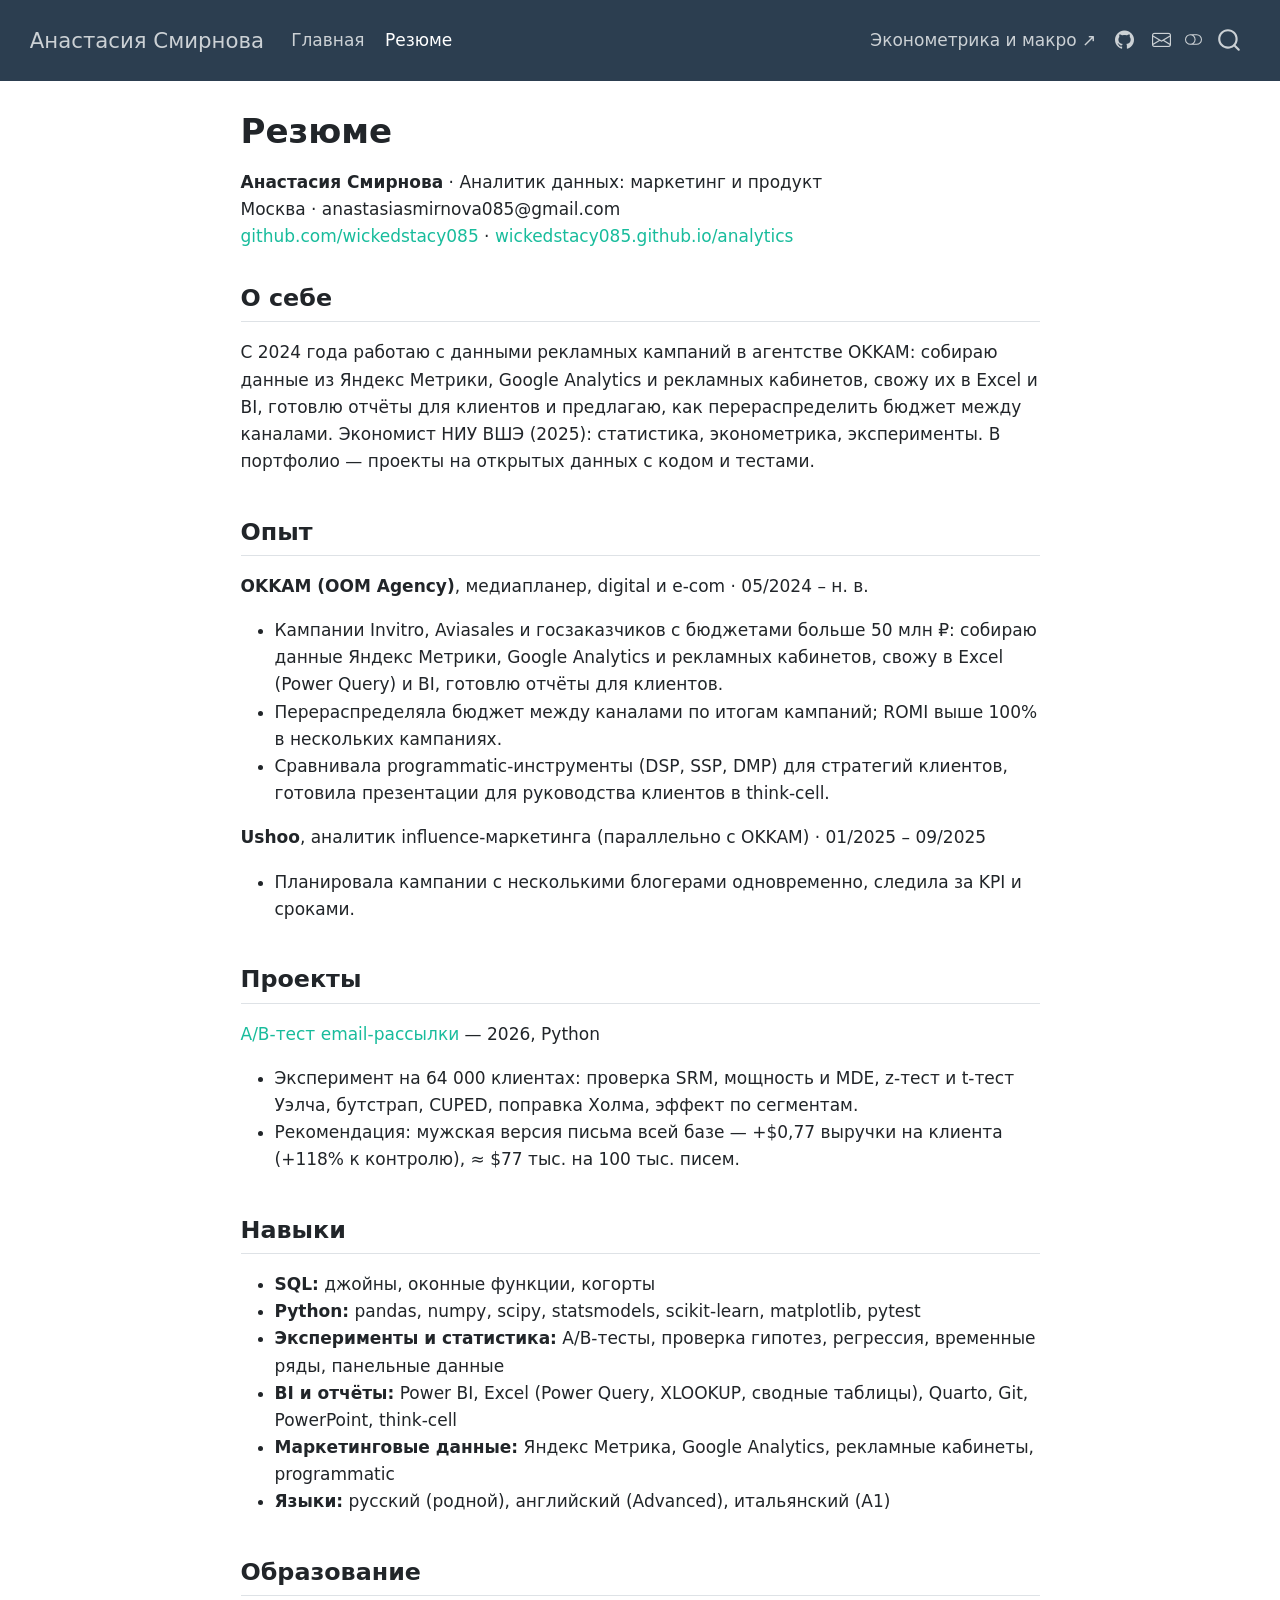
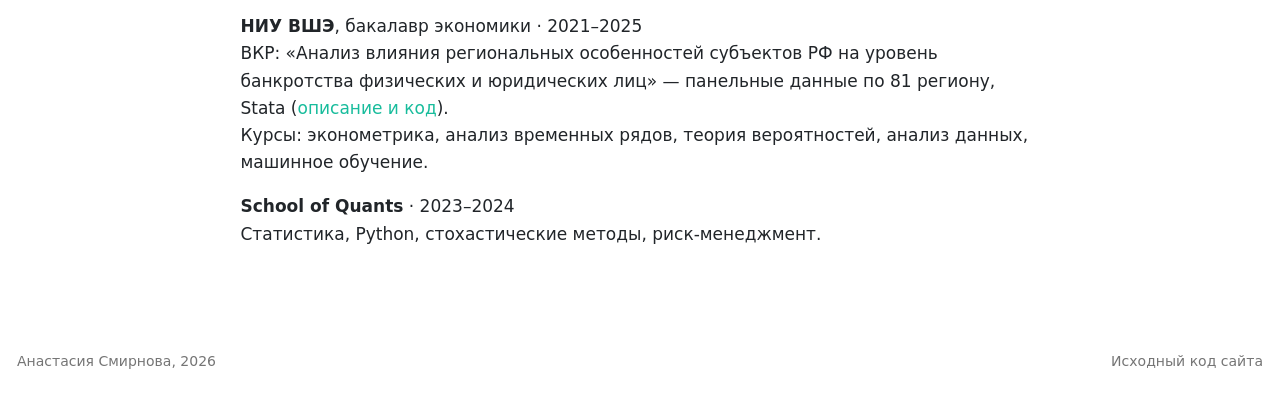
==== cv.html @ 2279bbde "Built site for gh-pages" ====
<!DOCTYPE html>
<html xmlns="http://www.w3.org/1999/xhtml" lang="ru" xml:lang="ru"><head>

<meta charset="utf-8">
<meta name="generator" content="quarto-1.11.9">

<meta name="viewport" content="width=device-width, initial-scale=1.0, user-scalable=yes">


<title>Резюме – Анастасия Смирнова</title>
<style>
/* Default styles provided by pandoc.
** See https://pandoc.org/MANUAL.html#variables-for-html for config info.
*/
span.smallcaps{font-variant: small-caps;}
div.columns{display: flex; gap: 1.5em;}
div.column{flex: auto;}
@media screen {
div.columns{gap: min(4vw, 1.5em);}
div.column{overflow-x: auto;}
}
div.hanging-indent{margin-left: 1.5em; text-indent: -1.5em;}
ul.task-list{list-style: none;}
ul.task-list li input[type="checkbox"] {
  width: 0.8em;
  margin: 0 0.8em 0.2em -1em; /* quarto-specific, see https://github.com/quarto-dev/quarto-cli/issues/4556 */ 
  vertical-align: middle;
}
</style>


<script src="site_libs/quarto-nav/quarto-nav.js"></script>
<script src="site_libs/quarto-nav/headroom.min.js"></script>
<script src="site_libs/clipboard/clipboard.min.js"></script>
<script src="site_libs/quarto-search/autocomplete.umd.js"></script>
<script src="site_libs/quarto-search/fuse.min.js"></script>
<script src="site_libs/quarto-search/quarto-search.js"></script>
<meta name="quarto:offset" content="./">
<script src="site_libs/quarto-html/quarto.js" type="module"></script>
<script src="site_libs/quarto-html/tabsets/tabsets.js" type="module"></script>
<script src="site_libs/quarto-html/scrollable-regions/scrollable-regions.js" type="module"></script>
<script src="site_libs/quarto-html/popper.min.js"></script>
<script src="site_libs/quarto-html/tippy.umd.min.js"></script>
<script src="site_libs/quarto-html/anchor.min.js"></script>
<link href="site_libs/quarto-html/tippy.css" rel="stylesheet">
<link href="site_libs/quarto-html/quarto-syntax-highlighting-63b5708e65d6cd79cd7618c58d0c21e7.css" rel="stylesheet" class="quarto-color-scheme" id="quarto-text-highlighting-styles">
<link href="site_libs/quarto-html/quarto-syntax-highlighting-dark-447e42e69aaa9833c0ba1b986f430b20.css" rel="stylesheet" class="quarto-color-scheme quarto-color-alternate" id="quarto-text-highlighting-styles">
<link href="site_libs/quarto-html/quarto-syntax-highlighting-63b5708e65d6cd79cd7618c58d0c21e7.css" rel="stylesheet" class="quarto-color-scheme-extra" id="quarto-text-highlighting-styles">
<script src="site_libs/bootstrap/bootstrap.min.js"></script>
<link href="site_libs/bootstrap/bootstrap-icons.css" rel="stylesheet">
<link href="site_libs/bootstrap/bootstrap-16fb2afdab2c977a88d0d4b7b8294ec5.min.css" rel="stylesheet" append-hash="true" class="quarto-color-scheme" id="quarto-bootstrap" data-mode="light">
<link href="site_libs/bootstrap/bootstrap-dark-0849af376b108c23856351c3808229f8.min.css" rel="stylesheet" append-hash="true" class="quarto-color-scheme quarto-color-alternate" id="quarto-bootstrap" data-mode="dark">
<link href="site_libs/bootstrap/bootstrap-16fb2afdab2c977a88d0d4b7b8294ec5.min.css" rel="stylesheet" append-hash="true" class="quarto-color-scheme-extra" id="quarto-bootstrap" data-mode="light">
<script id="quarto-search-options" type="application/json">{
  "location": "navbar",
  "copy-button": false,
  "collapse-after": 3,
  "panel-placement": "end",
  "type": "overlay",
  "limit": 50,
  "keyboard-shortcut": [
    "f",
    "/",
    "s"
  ],
  "show-item-context": false,
  "language": {
    "search-no-results-text": "Поиск не дал результатов",
    "search-matching-documents-text": "Результаты поиска",
    "search-copy-link-title": "Скопировать ссылку",
    "search-hide-matches-text": "Скрыть дополнительные результаты",
    "search-more-match-text": "дополнительный результат в этом документе",
    "search-more-matches-text": "дополнительных результата(-ов) в этом документе",
    "search-clear-button-title": "Очистить",
    "search-text-placeholder": "",
    "search-detached-cancel-button-title": "Отменить",
    "search-submit-button-title": "Найти",
    "search-label": "Поиск"
  }
}</script>


<meta property="og:title" content="Резюме – Анастасия Смирнова">
<meta property="og:description" content="Аналитик данных: маркетинг и продукт — SQL, Python, A/B-тесты, Power BI">
<meta property="og:site_name" content="Анастасия Смирнова">
</head>

<body class="nav-fixed fullcontent quarto-light"><a id="quarto-skip-link" class="visually-hidden-focusable" href="#quarto-document-content">Skip to main content</a><script id="quarto-html-before-body" type="application/javascript">
    const toggleBodyColorMode = (bsSheetEl) => {
      const mode = bsSheetEl.getAttribute("data-mode");
      const bodyEl = window.document.querySelector("body");
      if (mode === "dark") {
        bodyEl.classList.add("quarto-dark");
        bodyEl.classList.remove("quarto-light");
      } else {
        bodyEl.classList.add("quarto-light");
        bodyEl.classList.remove("quarto-dark");
      }
    }
    const toggleBodyColorPrimary = () => {
      const bsSheetEl = window.document.querySelector("link#quarto-bootstrap:not([rel=disabled-stylesheet])");
      if (bsSheetEl) {
        toggleBodyColorMode(bsSheetEl);
      }
    }
    const setColorSchemeToggle = (alternate) => {
      const toggles = window.document.querySelectorAll('.quarto-color-scheme-toggle');
      for (let i=0; i < toggles.length; i++) {
        const toggle = toggles[i];
        if (toggle) {
          toggle.setAttribute("aria-checked", alternate ? "true" : "false");
          if (alternate) {
            toggle.classList.add("alternate");
          } else {
            toggle.classList.remove("alternate");
          }
        }
      }
    };
    const toggleColorMode = (alternate) => {
      // Switch the stylesheets
      const primaryStylesheets = window.document.querySelectorAll('link.quarto-color-scheme:not(.quarto-color-alternate)');
      const alternateStylesheets = window.document.querySelectorAll('link.quarto-color-scheme.quarto-color-alternate');
      manageTransitions('#quarto-margin-sidebar .nav-link', false);
      if (alternate) {
        // note: dark is layered on light, we don't disable primary!
        enableStylesheet(alternateStylesheets);
        for (const sheetNode of alternateStylesheets) {
          if (sheetNode.id === "quarto-bootstrap") {
            toggleBodyColorMode(sheetNode);
          }
        }
      } else {
        disableStylesheet(alternateStylesheets);
        enableStylesheet(primaryStylesheets)
        toggleBodyColorPrimary();
      }
      manageTransitions('#quarto-margin-sidebar .nav-link', true);
      // Switch the toggles
      setColorSchemeToggle(alternate)
    }
    // Hack to workaround the fact that safari doesn't
    // properly recolor the scrollbar when toggling (#1455).
    // Not run on load: stylesheets are set before first paint there, and
    // scrolling would undo the scroll to a URL fragment (#14973).
    // The one pixel nudge keeps the reader where they were.
    const refreshSafariScrollbar = () => {
      if (navigator.userAgent.indexOf('Safari') > 0 && navigator.userAgent.indexOf('Chrome') == -1) {
        manageTransitions("body", false);
        const scrollY = window.scrollY;
        window.scrollTo(0, scrollY > 0 ? scrollY - 1 : 1);
        setTimeout(() => {
          window.scrollTo(0, scrollY);
          manageTransitions("body", true);
        }, 40);
      }
    }
    const disableStylesheet = (stylesheets) => {
      for (let i=0; i < stylesheets.length; i++) {
        const stylesheet = stylesheets[i];
        stylesheet.rel = 'disabled-stylesheet';
      }
    }
    const enableStylesheet = (stylesheets) => {
      for (let i=0; i < stylesheets.length; i++) {
        const stylesheet = stylesheets[i];
        if(stylesheet.rel !== 'stylesheet') { // for Chrome, which will still FOUC without this check
          stylesheet.rel = 'stylesheet';
        }
      }
    }
    const manageTransitions = (selector, allowTransitions) => {
      const els = window.document.querySelectorAll(selector);
      for (let i=0; i < els.length; i++) {
        const el = els[i];
        if (allowTransitions) {
          el.classList.remove('notransition');
        } else {
          el.classList.add('notransition');
        }
      }
    }
    const isFileUrl = () => {
      return window.location.protocol === 'file:';
    }
    const hasAlternateSentinel = () => {
      let styleSentinel = getColorSchemeSentinel();
      if (styleSentinel !== null) {
        return styleSentinel === "alternate";
      } else {
        return false;
      }
    }
    const setStyleSentinel = (alternate) => {
      const value = alternate ? "alternate" : "default";
      if (!isFileUrl()) {
        window.localStorage.setItem("quarto-color-scheme", value);
      } else {
        localAlternateSentinel = value;
      }
    }
    const getColorSchemeSentinel = () => {
      if (!isFileUrl()) {
        const storageValue = window.localStorage.getItem("quarto-color-scheme");
        return storageValue != null ? storageValue : localAlternateSentinel;
      } else {
        return localAlternateSentinel;
      }
    }
    const toggleGiscusIfUsed = (isAlternate, darkModeDefault) => {
      const baseTheme = document.querySelector('#giscus-base-theme')?.value ?? 'light';
      const alternateTheme = document.querySelector('#giscus-alt-theme')?.value ?? 'dark';
      let newTheme = '';
      if(authorPrefersDark) {
        newTheme = isAlternate ? baseTheme : alternateTheme;
      } else {
        newTheme = isAlternate ? alternateTheme : baseTheme;
      }
      const changeGiscusTheme = () => {
        // From: https://github.com/giscus/giscus/issues/336
        const sendMessage = (message) => {
          const iframe = document.querySelector('iframe.giscus-frame');
          if (!iframe) return;
          iframe.contentWindow.postMessage({ giscus: message }, 'https://giscus.app');
        }
        sendMessage({
          setConfig: {
            theme: newTheme
          }
        });
      }
      const isGiscussLoaded = window.document.querySelector('iframe.giscus-frame') !== null;
      if (isGiscussLoaded) {
        changeGiscusTheme();
      }
    };
    const authorPrefersDark = false;
    const darkModeDefault = authorPrefersDark;
      document.querySelector('link#quarto-text-highlighting-styles.quarto-color-scheme-extra').rel = 'disabled-stylesheet';
      document.querySelector('link#quarto-bootstrap.quarto-color-scheme-extra').rel = 'disabled-stylesheet';
    let localAlternateSentinel = darkModeDefault ? 'alternate' : 'default';
    // Dark / light mode switch
    window.quartoToggleColorScheme = () => {
      // Read the current dark / light value
      let toAlternate = !hasAlternateSentinel();
      toggleColorMode(toAlternate);
      refreshSafariScrollbar();
      setStyleSentinel(toAlternate);
      toggleGiscusIfUsed(toAlternate, darkModeDefault);
      window.dispatchEvent(new Event('resize'));
    };
    // Switch to dark mode if need be
    if (hasAlternateSentinel()) {
      toggleColorMode(true);
    } else {
      toggleColorMode(false);
    }
  </script>

<div id="quarto-search-results"></div>
  <header id="quarto-header" class="headroom fixed-top">
    <nav class="navbar navbar-expand-lg " data-bs-theme="dark" aria-label="Сайт">
      <div class="navbar-container container-fluid">
      <div class="navbar-brand-container mx-auto">
    <a class="navbar-brand" href="./index.html">
    <span class="navbar-title">Анастасия Смирнова</span>
    </a>
  </div>
          <button class="navbar-toggler" type="button" data-bs-toggle="collapse" data-bs-target="#navbarCollapse" aria-controls="navbarCollapse" aria-expanded="false" aria-label="Переключить навигацию" onclick="if (window.quartoToggleHeadroom) { window.quartoToggleHeadroom(); }">
  <span class="navbar-toggler-icon"></span>
</button>
          <div class="collapse navbar-collapse" id="navbarCollapse">
            <ul class="navbar-nav navbar-nav-scroll me-auto">
  <li class="nav-item">
    <a class="nav-link" href="./index.html"> 
<span class="menu-text">Главная</span></a>
  </li>  
  <li class="nav-item">
    <a class="nav-link active" href="./cv.html" aria-current="page"> 
<span class="menu-text">Резюме</span></a>
  </li>  
</ul>
            <ul class="navbar-nav navbar-nav-scroll ms-auto">
  <li class="nav-item">
    <a class="nav-link" href="https://wickedstacy085.github.io/"> 
<span class="menu-text">Эконометрика и макро ↗</span></a>
  </li>  
  <li class="nav-item compact">
    <a class="nav-link" href="https://github.com/wickedstacy085"> <i class="bi bi-github" role="img" aria-label="GitHub">
</i> 
<span class="menu-text"></span></a>
  </li>  
  <li class="nav-item compact">
    <a class="nav-link" href="mailto:anastasiasmirnova085@gmail.com"> <i class="bi bi-envelope" role="img" aria-label="Email">
</i> 
<span class="menu-text"></span></a>
  </li>  
</ul>
          </div> <!-- /navcollapse -->
            <div class="quarto-navbar-tools">
  <button type="button" role="switch" aria-checked="false" class="quarto-color-scheme-toggle quarto-navigation-tool  px-1" onclick="window.quartoToggleColorScheme(); return false;" title="Переключить темный режим" aria-label="Переключить темный режим"><i class="bi"></i></button>
</div>
            <div id="quarto-search" class="" title="Поиск"></div>
      </div> <!-- /container-fluid -->
    </nav>
</header>
<!-- content -->
<div id="quarto-content" class="quarto-container page-columns page-rows-contents page-layout-article page-navbar">
<!-- sidebar -->
<!-- margin-sidebar -->
    
<!-- main -->
<main class="content" id="quarto-document-content" tabindex="-1">


<header id="title-block-header" class="quarto-title-block default">
<div class="quarto-title">
<h1 class="title">Резюме</h1>
</div>



<div class="quarto-title-meta">

    
  
    
  </div>
  


</header>


<p><strong>Анастасия Смирнова</strong> · Аналитик данных: маркетинг и продукт<br>
Москва · anastasiasmirnova085@gmail.com<br>
<a href="https://github.com/wickedstacy085">github.com/wickedstacy085</a> · <a href="https://wickedstacy085.github.io/analytics">wickedstacy085.github.io/analytics</a></p>
<section id="о-себе" class="level2">
<h2 class="anchored" data-anchor-id="о-себе">О себе</h2>
<p>С 2024 года работаю с данными рекламных кампаний в агентстве OKKAM: собираю данные из Яндекс Метрики, Google Analytics и рекламных кабинетов, свожу их в Excel и BI, готовлю отчёты для клиентов и предлагаю, как перераспределить бюджет между каналами. Экономист НИУ ВШЭ (2025): статистика, эконометрика, эксперименты. В портфолио — проекты на открытых данных с кодом и тестами.</p>
</section>
<section id="опыт" class="level2">
<h2 class="anchored" data-anchor-id="опыт">Опыт</h2>
<p><strong>OKKAM (OOM Agency)</strong>, медиапланер, digital и e-com · 05/2024 – н. в.</p>
<ul>
<li>Кампании Invitro, Aviasales и госзаказчиков с бюджетами больше 50 млн ₽: собираю данные Яндекс Метрики, Google Analytics и рекламных кабинетов, свожу в Excel (Power Query) и BI, готовлю отчёты для клиентов.</li>
<li>Перераспределяла бюджет между каналами по итогам кампаний; ROMI выше 100% в нескольких кампаниях.</li>
<li>Сравнивала programmatic-инструменты (DSP, SSP, DMP) для стратегий клиентов, готовила презентации для руководства клиентов в think-cell.</li>
</ul>
<p><strong>Ushoo</strong>, аналитик influence-маркетинга (параллельно с OKKAM) · 01/2025 – 09/2025</p>
<ul>
<li>Планировала кампании с несколькими блогерами одновременно, следила за KPI и сроками.</li>
</ul>
</section>
<section id="проекты" class="level2">
<h2 class="anchored" data-anchor-id="проекты">Проекты</h2>
<p><strong><a href="https://wickedstacy085.github.io/ab-test-email/">A/B-тест email-рассылки</a></strong> — 2026, Python</p>
<ul>
<li>Эксперимент на 64 000 клиентах: проверка SRM, мощность и MDE, z-тест и t-тест Уэлча, бутстрап, CUPED, поправка Холма, эффект по сегментам.</li>
<li>Рекомендация: мужская версия письма всей базе — +$0,77 выручки на клиента (+118% к контролю), ≈ $77 тыс. на 100 тыс. писем.</li>
</ul>
</section>
<section id="навыки" class="level2">
<h2 class="anchored" data-anchor-id="навыки">Навыки</h2>
<ul>
<li><strong>SQL:</strong> джойны, оконные функции, когорты</li>
<li><strong>Python:</strong> pandas, numpy, scipy, statsmodels, scikit-learn, matplotlib, pytest</li>
<li><strong>Эксперименты и статистика:</strong> A/B-тесты, проверка гипотез, регрессия, временные ряды, панельные данные</li>
<li><strong>BI и отчёты:</strong> Power BI, Excel (Power Query, XLOOKUP, сводные таблицы), Quarto, Git, PowerPoint, think-cell</li>
<li><strong>Маркетинговые данные:</strong> Яндекс Метрика, Google Analytics, рекламные кабинеты, programmatic</li>
<li><strong>Языки:</strong> русский (родной), английский (Advanced), итальянский (A1)</li>
</ul>
</section>
<section id="образование" class="level2">
<h2 class="anchored" data-anchor-id="образование">Образование</h2>
<p><strong>НИУ ВШЭ</strong>, бакалавр экономики · 2021–2025<br>
ВКР: «Анализ влияния региональных особенностей субъектов РФ на уровень банкротства физических и юридических лиц» — панельные данные по 81 региону, Stata (<a href="https://wickedstacy085.github.io/projects/thesis-bankruptcy/">описание и код</a>).<br>
Курсы: эконометрика, анализ временных рядов, теория вероятностей, анализ данных, машинное обучение.</p>
<p><strong>School of Quants</strong> · 2023–2024<br>
Статистика, Python, стохастические методы, риск-менеджмент.</p>


</section>

</main> <!-- /main -->
<script id="quarto-html-after-body" type="application/javascript">
  window.document.addEventListener("DOMContentLoaded", function (event) {
    // Ensure there is a toggle, if there isn't float one in the top right
    if (window.document.querySelector('.quarto-color-scheme-toggle') === null) {
      const toggle = window.document.createElement('button');
      toggle.type = "button";
      toggle.setAttribute("role", "switch");
      toggle.setAttribute("aria-checked", "false");
      toggle.classList.add('top-right');
      toggle.classList.add('quarto-color-scheme-toggle');
      toggle.setAttribute("aria-label", "Переключить темный режим");
      toggle.onclick = function() { try { window.quartoToggleColorScheme(); } catch {} return false; };
      const i = window.document.createElement("i");
      i.classList.add('bi');
      toggle.appendChild(i);
      // Put the toggle in a landmark of its own, so that landmark navigation
      // can reach it.
      //
      // The container is always a fresh direct child of body, and the toggle is
      // never moved into page furniture that the theme or the author controls.
      // The toggle is positioned against the page, so any ancestor that
      // establishes a containing block captures it: a positioned element or a
      // grid for position: absolute, and transform, filter, will-change or
      // contain for position: fixed. A direct child of body has none of these
      // to inherit, and the shift when one appears is silent and visual.
      //
      // ARIA says a document should have at most one banner, and axe reports a
      // duplicate whether or not the banners carry distinct labels. So use a
      // header when the page has no banner yet, and a named region otherwise.
      //
      // A header is a banner wherever it sits, unless it is inside sectioning
      // content, so this cannot just look at the children of body: a custom
      // page layout wraps the title block header in a plain div. An explicit
      // role="banner" always counts.
      const sectioning = 'article, aside, main, nav, section, [role="article"], [role="complementary"], [role="main"], [role="navigation"], [role="region"]';
      const hasBanner = Array.from(
        window.document.querySelectorAll('header:not([role]), [role="banner"]')
      ).some(function(el) {
        return el.hasAttribute("role") || el.closest(sectioning) === null;
      });
      const container = window.document.createElement(hasBanner ? "div" : "header");
      if (hasBanner) {
        container.setAttribute("role", "region");
        container.setAttribute("aria-label", "Переключить темный режим");
      }
      container.classList.add('quarto-color-scheme-toggle-container');
      container.appendChild(toggle);
      window.document.body.appendChild(container);
    }
    setColorSchemeToggle(hasAlternateSentinel())
    const icon = "";
    const anchorJS = new window.AnchorJS();
    anchorJS.options = {
      placement: 'right',
      icon: icon
    };
    anchorJS.add('.anchored');
    const isCodeAnnotation = (el) => {
      for (const clz of el.classList) {
        if (clz.startsWith('code-annotation-')) {                     
          return true;
        }
      }
      return false;
    }
    const onCopySuccess = function(e) {
      // button target
      const button = e.trigger;
      // don't keep focus
      button.blur();
      // flash "checked"
      button.classList.add('code-copy-button-checked');
      var currentTitle = button.getAttribute("title");
      button.setAttribute("title", "Скопировано");
      let tooltip;
      if (window.bootstrap) {
        button.setAttribute("data-bs-toggle", "tooltip");
        button.setAttribute("data-bs-placement", "left");
        button.setAttribute("data-bs-title", "Скопировано");
        tooltip = new bootstrap.Tooltip(button, 
          { trigger: "manual", 
            customClass: "code-copy-button-tooltip",
            offset: [0, -8]});
        tooltip.show();    
      }
      setTimeout(function() {
        if (tooltip) {
          tooltip.hide();
          button.removeAttribute("data-bs-title");
          button.removeAttribute("data-bs-toggle");
          button.removeAttribute("data-bs-placement");
        }
        button.setAttribute("title", currentTitle);
        button.classList.remove('code-copy-button-checked');
      }, 1000);
      // clear code selection
      e.clearSelection();
    }
    const getTextToCopy = function(trigger) {
      const outerScaffold = trigger.parentElement.cloneNode(true);
      const codeEl = outerScaffold.querySelector('code');
      for (const childEl of codeEl.children) {
        if (isCodeAnnotation(childEl)) {
          childEl.remove();
        }
      }
      return codeEl.innerText;
    }
    const clipboard = new window.ClipboardJS('.code-copy-button:not([data-in-quarto-modal])', {
      text: getTextToCopy
    });
    clipboard.on('success', onCopySuccess);
    if (window.document.getElementById('quarto-embedded-source-code-modal')) {
      const clipboardModal = new window.ClipboardJS('.code-copy-button[data-in-quarto-modal]', {
        text: getTextToCopy,
        container: window.document.getElementById('quarto-embedded-source-code-modal')
      });
      clipboardModal.on('success', onCopySuccess);
    }
      var localhostRegex = new RegExp(/^(?:http|https):\/\/localhost\:?[0-9]*\//);
      var mailtoRegex = new RegExp(/^mailto:/);
        var filterRegex = new RegExp("https:\/\/wickedstacy085\.github\.io\/analytics");
      var isInternal = (href) => {
          return filterRegex.test(href) || localhostRegex.test(href) || mailtoRegex.test(href);
      }
      // Inspect non-navigation links and adorn them if external
      window.quartoDecorateExternalLinks = function (root) {
     var links = (root || window.document).querySelectorAll('a[href]:not(.nav-link):not(.navbar-brand):not(.toc-action):not(.sidebar-link):not(.sidebar-item-toggle):not(.pagination-link):not(.no-external):not([aria-hidden]):not(.dropdown-item):not(.quarto-navigation-tool):not(.about-link)');
      for (var i=0; i<links.length; i++) {
        const link = links[i];
        if (!isInternal(link.href)) {
          // undo the damage that might have been done by quarto-nav.js in the case of
          // links that we want to consider external
          if (link.dataset.originalHref !== undefined) {
            link.href = link.dataset.originalHref;
          }
          if (!link.classList.contains('no-external-icon')) {
          }
        }
      }
      };
      window.quartoDecorateExternalLinks(window.document);
    // Esc closes the popup (WCAG 1.4.13) and focus leaving both trigger and
    // popup closes it (WCAG 2.4.11); tippy handles neither for interactive popups.
    const hideOnEscAndFocusOut = {
      name: 'hideOnEscAndFocusOut',
      defaultValue: true,
      fn(instance) {
        const dismiss = () => {
          // A show scheduled by the trigger delay would otherwise reopen it
          instance.clearDelayTimeouts();
          instance.hide();
        };
        const onKeyDown = (event) => {
          if (event.key !== 'Escape') {
            return;
          }
          // Keep Esc from also reaching page handlers (e.g. reveal.js overview),
          // except an open reveal.js slide menu, which Esc should close too.
          // The menu handles keys only when its keyboard option is on.
          const menuHandlesEsc = window.Reveal?.getPlugin?.('menu')?.isOpen() &&
            window.Reveal.getConfig().menu?.keyboard !== false;
          if (!menuHandlesEsc) {
            event.stopPropagation();
          }
          if (instance.popper.contains(window.document.activeElement)) {
            // Disabled while refocusing so the focus trigger does not reopen it
            instance.disable();
            instance.reference.focus();
            instance.enable();
          }
          dismiss();
        };
        const onFocusOut = (event) => {
          const target = event.relatedTarget;
          if (target && !instance.reference.contains(target) &&
              !instance.popper.contains(target)) {
            dismiss();
          }
        };
        // On the trigger too: a click trigger (code-annotations: select) has no
        // blur handling. Attached for the instance's lifetime so leaving the
        // trigger also cancels a show still pending on the trigger delay.
        instance.reference.addEventListener('focusout', onFocusOut);
        return {
          onShow() {
            window.document.addEventListener('keydown', onKeyDown, true);
            instance.popper.addEventListener('focusout', onFocusOut);
          },
          onHide() {
            window.document.removeEventListener('keydown', onKeyDown, true);
            instance.popper.removeEventListener('focusout', onFocusOut);
          },
          onDestroy() {
            instance.reference.removeEventListener('focusout', onFocusOut);
          },
        };
      },
    };
    function tippyHover(el, contentFn, onTriggerFn, onUntriggerFn) {
      const config = {
        allowHTML: true,
        maxWidth: 500,
        delay: 100,
        arrow: false,
        appendTo: function(el) {
            return el.parentElement;
        },
        interactive: true,
        interactiveBorder: 10,
        theme: 'quarto',
        placement: 'bottom-start',
        plugins: [hideOnEscAndFocusOut],
      };
      if (contentFn) {
        config.content = contentFn;
      }
      if (onTriggerFn) {
        config.onTrigger = onTriggerFn;
      }
      if (onUntriggerFn) {
        config.onUntrigger = onUntriggerFn;
      }
      window.tippy(el, config); 
    }
    const noterefs = window.document.querySelectorAll('a[role="doc-noteref"]');
    for (var i=0; i<noterefs.length; i++) {
      const ref = noterefs[i];
      tippyHover(ref, function() {
        // use id or data attribute instead here
        let href = ref.getAttribute('data-footnote-href') || ref.getAttribute('href');
        try { href = new URL(href).hash; } catch {}
        const id = href.replace(/^#\/?/, "");
        const note = window.document.getElementById(id);
        if (note) {
          return note.innerHTML;
        } else {
          return "";
        }
      });
    }
    const xrefs = window.document.querySelectorAll('a.quarto-xref');
    const processXRef = (id, note) => {
      // Strip column container classes
      const stripColumnClz = (el) => {
        el.classList.remove("page-full", "page-columns");
        if (el.children) {
          for (const child of el.children) {
            stripColumnClz(child);
          }
        }
      }
      stripColumnClz(note)
      if (id === null || id.startsWith('sec-')) {
        // Special case sections, only their first couple elements
        const container = document.createElement("div");
        if (note.children && note.children.length > 2) {
          container.appendChild(note.children[0].cloneNode(true));
          for (let i = 1; i < note.children.length; i++) {
            const child = note.children[i];
            if (child.tagName === "P" && child.innerText === "") {
              continue;
            } else {
              container.appendChild(child.cloneNode(true));
              break;
            }
          }
          if (window.Quarto?.typesetMath) {
            window.Quarto.typesetMath(container);
          }
          return container.innerHTML
        } else {
          if (window.Quarto?.typesetMath) {
            window.Quarto.typesetMath(note);
          }
          return note.innerHTML;
        }
      } else {
        // Remove any anchor links if they are present
        const anchorLink = note.querySelector('a.anchorjs-link');
        if (anchorLink) {
          anchorLink.remove();
        }
        if (window.Quarto?.typesetMath) {
          window.Quarto.typesetMath(note);
        }
        if (note.classList.contains("callout")) {
          return note.outerHTML;
        } else {
          return note.innerHTML;
        }
      }
    }
    for (var i=0; i<xrefs.length; i++) {
      const xref = xrefs[i];
      tippyHover(xref, undefined, function(instance) {
        instance.disable();
        let url = xref.getAttribute('href');
        let hash = undefined; 
        if (url.startsWith('#')) {
          hash = url;
        } else {
          try { hash = new URL(url).hash; } catch {}
        }
        if (hash) {
          const id = hash.replace(/^#\/?/, "");
          const note = window.document.getElementById(id);
          if (note !== null) {
            try {
              const html = processXRef(id, note.cloneNode(true));
              instance.setContent(html);
            } finally {
              instance.enable();
              instance.show();
            }
          } else {
            // See if we can fetch this
            fetch(url.split('#')[0])
            .then(res => res.text())
            .then(html => {
              const parser = new DOMParser();
              const htmlDoc = parser.parseFromString(html, "text/html");
              const note = htmlDoc.getElementById(id);
              if (note !== null) {
                const html = processXRef(id, note);
                instance.setContent(html);
              } 
            }).finally(() => {
              instance.enable();
              instance.show();
            });
          }
        } else {
          // See if we can fetch a full url (with no hash to target)
          // This is a special case and we should probably do some content thinning / targeting
          fetch(url)
          .then(res => res.text())
          .then(html => {
            const parser = new DOMParser();
            const htmlDoc = parser.parseFromString(html, "text/html");
            const note = htmlDoc.querySelector('main.content');
            if (note !== null) {
              // This should only happen for chapter cross references
              // (since there is no id in the URL)
              // remove the first header
              if (note.children.length > 0 && note.children[0].tagName === "HEADER") {
                note.children[0].remove();
              }
              const html = processXRef(null, note);
              instance.setContent(html);
            } 
          }).finally(() => {
            instance.enable();
            instance.show();
          });
        }
      }, function(instance) {
      });
    }
        let selectedAnnoteEl;
        const selectorForAnnotation = ( cell, annotation) => {
          let cellAttr = 'data-code-cell="' + cell + '"';
          let lineAttr = 'data-code-annotation="' +  annotation + '"';
          const selector = 'span[' + cellAttr + '][' + lineAttr + ']';
          return selector;
        }
        const selectCodeLines = (annoteEl) => {
          const doc = window.document;
          const targetCell = annoteEl.getAttribute("data-target-cell");
          const targetAnnotation = annoteEl.getAttribute("data-target-annotation");
          const annoteSpan = window.document.querySelector(selectorForAnnotation(targetCell, targetAnnotation));
          const lines = annoteSpan.getAttribute("data-code-lines").split(",");
          const lineIds = lines.map((line) => {
            return targetCell + "-" + line;
          })
          // Each band is positioned against its own containing block, which is
          // not the offsetParent of the lines, so place it from client rects.
          const placeBand = (band, firstEl, lastEl, codeBlock) => {
            const container = band.offsetParent;
            if (container === null) {
              return;
            }
            const containerRect = container.getBoundingClientRect();
            // Reveal.js scales slides with a transform, so convert client
            // pixels back to the CSS pixels of the container.
            const scale = containerRect.height / container.offsetHeight || 1;
            const firstRect = firstEl.getBoundingClientRect();
            const lastRect = lastEl.getBoundingClientRect();
            const top = (firstRect.top - containerRect.top) / scale - container.clientTop + container.scrollTop;
            const height = (lastRect.bottom - firstRect.top) / scale;
            band.style.top = top - 2 + "px";
            band.style.height = height + 4 + "px";
            if (codeBlock) {
              // Without the copy button wrapper, the containing block is wider
              // than the code block, so span the code block explicitly.
              const blockRect = codeBlock.getBoundingClientRect();
              band.style.left = (blockRect.left - containerRect.left) / scale - container.clientLeft + container.scrollLeft + "px";
              band.style.width = blockRect.width / scale + "px";
            }
          };
          if (lineIds.length > 0) {
            const el = window.document.getElementById(lineIds[0]);
            const lastEl = window.document.getElementById(lineIds[lineIds.length - 1]);
            const parent = el.parentElement.parentElement;
            // cook up a div (if necessary) and position it
            let div = window.document.getElementById("code-annotation-line-highlight");
            if (div === null) {
              div = window.document.createElement("div");
              div.setAttribute("id", "code-annotation-line-highlight");
              div.style.position = 'absolute';
              parent.appendChild(div);
            }
            placeBand(div, el, lastEl, parent.closest("div.sourceCode") || parent);
            let gutterDiv = window.document.getElementById("code-annotation-line-highlight-gutter");
            if (gutterDiv === null) {
              gutterDiv = window.document.createElement("div");
              gutterDiv.setAttribute("id", "code-annotation-line-highlight-gutter");
              gutterDiv.style.position = 'absolute';
              const codeCell = window.document.getElementById(targetCell);
              const gutter = codeCell.querySelector('.code-annotation-gutter');
              gutter.appendChild(gutterDiv);
            }
            placeBand(gutterDiv, el, lastEl);
            selectedAnnoteEl = annoteEl;
          }
        };
        const unselectCodeLines = () => {
          const elementsIds = ["code-annotation-line-highlight", "code-annotation-line-highlight-gutter"];
          elementsIds.forEach((elId) => {
            const div = window.document.getElementById(elId);
            if (div) {
              div.remove();
            }
          });
          selectedAnnoteEl = undefined;
        };
          // Handle positioning of the toggle
      window.addEventListener(
        "resize",
        throttle(() => {
          elRect = undefined;
          if (selectedAnnoteEl) {
            selectCodeLines(selectedAnnoteEl);
          }
        }, 10)
      );
      function throttle(fn, ms) {
      let throttle = false;
      let timer;
        return (...args) => {
          if(!throttle) { // first call gets through
              fn.apply(this, args);
              throttle = true;
          } else { // all the others get throttled
              if(timer) clearTimeout(timer); // cancel #2
              timer = setTimeout(() => {
                fn.apply(this, args);
                timer = throttle = false;
              }, ms);
          }
        };
      }
        // Attach click handler to the DT
        const annoteDls = window.document.querySelectorAll('dt[data-target-cell]');
        for (const annoteDlNode of annoteDls) {
          annoteDlNode.addEventListener('click', (event) => {
            const clickedEl = event.target;
            if (clickedEl !== selectedAnnoteEl) {
              unselectCodeLines();
              const activeEl = window.document.querySelector('dt[data-target-cell].code-annotation-active');
              if (activeEl) {
                activeEl.classList.remove('code-annotation-active');
              }
              selectCodeLines(clickedEl);
              clickedEl.classList.add('code-annotation-active');
            } else {
              // Unselect the line
              unselectCodeLines();
              clickedEl.classList.remove('code-annotation-active');
            }
          });
        }
    const findCites = (el) => {
      const parentEl = el.parentElement;
      if (parentEl) {
        const cites = parentEl.dataset.cites;
        if (cites) {
          return {
            el,
            cites: cites.split(' ')
          };
        } else {
          return findCites(el.parentElement)
        }
      } else {
        return undefined;
      }
    };
    var bibliorefs = window.document.querySelectorAll('a[role="doc-biblioref"]');
    for (var i=0; i<bibliorefs.length; i++) {
      const ref = bibliorefs[i];
      const citeInfo = findCites(ref);
      if (citeInfo) {
        tippyHover(citeInfo.el, function() {
          var popup = window.document.createElement('div');
          citeInfo.cites.forEach(function(cite) {
            var citeDiv = window.document.createElement('div');
            citeDiv.classList.add('hanging-indent');
            citeDiv.classList.add('csl-entry');
            var biblioDiv = window.document.getElementById('ref-' + cite);
            if (biblioDiv) {
              citeDiv.innerHTML = biblioDiv.innerHTML;
            }
            popup.appendChild(citeDiv);
          });
          return popup.innerHTML;
        });
      }
    }
  });
  </script>
  <script type="application/javascript">
  window.quartoScrollableRegionsLabels = {"code":"Прокручиваемый код","output":"Прокручиваемый вывод"};
  </script>
</div> <!-- /content -->
<footer class="footer">
  <div class="nav-footer">
    <div class="nav-footer-left">
<p>Анастасия Смирнова, 2026</p>
</div>   
    <div class="nav-footer-center">
      &nbsp;
    </div>
    <div class="nav-footer-right">
<p><a href="https://github.com/wickedstacy085/analytics">Исходный код сайта</a></p>
</div>
  </div>
</footer>




</body></html>
---- site_libs/quarto-html/tippy.css ----
.tippy-box[data-animation=fade][data-state=hidden]{opacity:0}[data-tippy-root]{max-width:calc(100vw - 10px)}.tippy-box{position:relative;background-color:#333;color:#fff;border-radius:4px;font-size:14px;line-height:1.4;white-space:normal;outline:0;transition-property:transform,visibility,opacity}.tippy-box[data-placement^=top]>.tippy-arrow{bottom:0}.tippy-box[data-placement^=top]>.tippy-arrow:before{bottom:-7px;left:0;border-width:8px 8px 0;border-top-color:initial;transform-origin:center top}.tippy-box[data-placement^=bottom]>.tippy-arrow{top:0}.tippy-box[data-placement^=bottom]>.tippy-arrow:before{top:-7px;left:0;border-width:0 8px 8px;border-bottom-color:initial;transform-origin:center bottom}.tippy-box[data-placement^=left]>.tippy-arrow{right:0}.tippy-box[data-placement^=left]>.tippy-arrow:before{border-width:8px 0 8px 8px;border-left-color:initial;right:-7px;transform-origin:center left}.tippy-box[data-placement^=right]>.tippy-arrow{left:0}.tippy-box[data-placement^=right]>.tippy-arrow:before{left:-7px;border-width:8px 8px 8px 0;border-right-color:initial;transform-origin:center right}.tippy-box[data-inertia][data-state=visible]{transition-timing-function:cubic-bezier(.54,1.5,.38,1.11)}.tippy-arrow{width:16px;height:16px;color:#333}.tippy-arrow:before{content:"";position:absolute;border-color:transparent;border-style:solid}.tippy-content{position:relative;padding:5px 9px;z-index:1}
---- site_libs/quarto-html/quarto-syntax-highlighting-63b5708e65d6cd79cd7618c58d0c21e7.css ----
/* quarto syntax highlight colors */
:root {
  --quarto-hl-ot-color: #003B4F;
  --quarto-hl-at-color: #657422;
  --quarto-hl-ss-color: #20794D;
  --quarto-hl-an-color: #5E5E5E;
  --quarto-hl-fu-color: #4758AB;
  --quarto-hl-st-color: #20794D;
  --quarto-hl-cf-color: #003B4F;
  --quarto-hl-op-color: #5E5E5E;
  --quarto-hl-er-color: #AD0000;
  --quarto-hl-bn-color: #AD0000;
  --quarto-hl-al-color: #AD0000;
  --quarto-hl-va-color: #111111;
  --quarto-hl-bu-color: inherit;
  --quarto-hl-ex-color: inherit;
  --quarto-hl-pp-color: #AD0000;
  --quarto-hl-in-color: #5E5E5E;
  --quarto-hl-vs-color: #20794D;
  --quarto-hl-wa-color: #5E5E5E;
  --quarto-hl-do-color: #5E5E5E;
  --quarto-hl-im-color: #00769E;
  --quarto-hl-ch-color: #20794D;
  --quarto-hl-dt-color: #AD0000;
  --quarto-hl-fl-color: #AD0000;
  --quarto-hl-co-color: #5E5E5E;
  --quarto-hl-cv-color: #5E5E5E;
  --quarto-hl-cn-color: #8f5902;
  --quarto-hl-sc-color: #5E5E5E;
  --quarto-hl-dv-color: #AD0000;
  --quarto-hl-kw-color: #003B4F;
}

/* other quarto variables */
:root {
  --quarto-font-monospace: SFMono-Regular, Menlo, Monaco, Consolas, "Liberation Mono", "Courier New", monospace;
}

/* syntax highlight based on Pandoc's rules */
pre > code.sourceCode > span {
  color: #003B4F;
}

code.sourceCode > span {
  color: #003B4F;
}

div.sourceCode,
div.sourceCode pre.sourceCode {
  color: #003B4F;
}

/* Normal */
code span {
  color: #003B4F;
}

/* Alert */
code span.al {
  color: #AD0000;
  font-style: inherit;
}

/* Annotation */
code span.an {
  color: #5E5E5E;
  font-style: inherit;
}

/* Attribute */
code span.at {
  color: #657422;
  font-style: inherit;
}

/* BaseN */
code span.bn {
  color: #AD0000;
  font-style: inherit;
}

/* BuiltIn */
code span.bu {
  font-style: inherit;
}

/* ControlFlow */
code span.cf {
  color: #003B4F;
  font-weight: bold;
  font-style: inherit;
}

/* Char */
code span.ch {
  color: #20794D;
  font-style: inherit;
}

/* Constant */
code span.cn {
  color: #8f5902;
  font-style: inherit;
}

/* Comment */
code span.co {
  color: #5E5E5E;
  font-style: inherit;
}

/* CommentVar */
code span.cv {
  color: #5E5E5E;
  font-style: italic;
}

/* Documentation */
code span.do {
  color: #5E5E5E;
  font-style: italic;
}

/* DataType */
code span.dt {
  color: #AD0000;
  font-style: inherit;
}

/* DecVal */
code span.dv {
  color: #AD0000;
  font-style: inherit;
}

/* Error */
code span.er {
  color: #AD0000;
  font-style: inherit;
}

/* Extension */
code span.ex {
  font-style: inherit;
}

/* Float */
code span.fl {
  color: #AD0000;
  font-style: inherit;
}

/* Function */
code span.fu {
  color: #4758AB;
  font-style: inherit;
}

/* Import */
code span.im {
  color: #00769E;
  font-style: inherit;
}

/* Information */
code span.in {
  color: #5E5E5E;
  font-style: inherit;
}

/* Keyword */
code span.kw {
  color: #003B4F;
  font-weight: bold;
  font-style: inherit;
}

/* Operator */
code span.op {
  color: #5E5E5E;
  font-style: inherit;
}

/* Other */
code span.ot {
  color: #003B4F;
  font-style: inherit;
}

/* Preprocessor */
code span.pp {
  color: #AD0000;
  font-style: inherit;
}

/* SpecialChar */
code span.sc {
  color: #5E5E5E;
  font-style: inherit;
}

/* SpecialString */
code span.ss {
  color: #20794D;
  font-style: inherit;
}

/* String */
code span.st {
  color: #20794D;
  font-style: inherit;
}

/* Variable */
code span.va {
  color: #111111;
  font-style: inherit;
}

/* VerbatimString */
code span.vs {
  color: #20794D;
  font-style: inherit;
}

/* Warning */
code span.wa {
  color: #5E5E5E;
  font-style: italic;
}

.prevent-inlining {
  content: "</";
}

/*# sourceMappingURL=054cc16b9e9817627be6994582d2ffb5.css.map */
---- site_libs/quarto-html/quarto-syntax-highlighting-dark-447e42e69aaa9833c0ba1b986f430b20.css ----
/* quarto syntax highlight colors */
:root {
  --quarto-hl-al-color: #f07178;
  --quarto-hl-an-color: #d4d0ab;
  --quarto-hl-at-color: #00e0e0;
  --quarto-hl-bn-color: #d4d0ab;
  --quarto-hl-bu-color: #abe338;
  --quarto-hl-ch-color: #abe338;
  --quarto-hl-co-color: #f8f8f2;
  --quarto-hl-cv-color: #ffd700;
  --quarto-hl-cn-color: #ffd700;
  --quarto-hl-cf-color: #ffa07a;
  --quarto-hl-dt-color: #ffa07a;
  --quarto-hl-dv-color: #d4d0ab;
  --quarto-hl-do-color: #f8f8f2;
  --quarto-hl-er-color: #f07178;
  --quarto-hl-ex-color: #00e0e0;
  --quarto-hl-fl-color: #d4d0ab;
  --quarto-hl-fu-color: #ffa07a;
  --quarto-hl-im-color: #abe338;
  --quarto-hl-in-color: #d4d0ab;
  --quarto-hl-kw-color: #ffa07a;
  --quarto-hl-op-color: #ffa07a;
  --quarto-hl-ot-color: #00e0e0;
  --quarto-hl-pp-color: #dcc6e0;
  --quarto-hl-re-color: #00e0e0;
  --quarto-hl-sc-color: #abe338;
  --quarto-hl-ss-color: #abe338;
  --quarto-hl-st-color: #abe338;
  --quarto-hl-va-color: #00e0e0;
  --quarto-hl-vs-color: #abe338;
  --quarto-hl-wa-color: #dcc6e0;
}

/* other quarto variables */
:root {
  --quarto-font-monospace: SFMono-Regular, Menlo, Monaco, Consolas, "Liberation Mono", "Courier New", monospace;
}

/* syntax highlight based on Pandoc's rules */
pre > code.sourceCode > span {
  color: #f8f8f2;
}

code.sourceCode > span {
  color: #f8f8f2;
}

div.sourceCode,
div.sourceCode pre.sourceCode {
  color: #f8f8f2;
}

/* Normal */
code span {
  color: #f8f8f2;
}

/* Alert */
code span.al {
  color: #f07178;
}

/* Annotation */
code span.an {
  color: #d4d0ab;
}

/* Attribute */
code span.at {
  color: #00e0e0;
}

/* BaseN */
code span.bn {
  color: #d4d0ab;
}

/* BuiltIn */
code span.bu {
  color: #abe338;
}

/* ControlFlow */
code span.cf {
  font-weight: bold;
  color: #ffa07a;
}

/* Char */
code span.ch {
  color: #abe338;
}

/* Constant */
code span.cn {
  color: #ffd700;
}

/* Comment */
code span.co {
  font-style: italic;
  color: #f8f8f2;
}

/* CommentVar */
code span.cv {
  color: #ffd700;
}

/* Documentation */
code span.do {
  color: #f8f8f2;
}

/* DataType */
code span.dt {
  color: #ffa07a;
}

/* DecVal */
code span.dv {
  color: #d4d0ab;
}

/* Error */
code span.er {
  color: #f07178;
  text-decoration: underline;
}

/* Extension */
code span.ex {
  font-weight: bold;
  color: #00e0e0;
}

/* Float */
code span.fl {
  color: #d4d0ab;
}

/* Function */
code span.fu {
  color: #ffa07a;
}

/* Import */
code span.im {
  color: #abe338;
}

/* Information */
code span.in {
  color: #d4d0ab;
}

/* Keyword */
code span.kw {
  font-weight: bold;
  color: #ffa07a;
}

/* Operator */
code span.op {
  color: #ffa07a;
}

/* Other */
code span.ot {
  color: #00e0e0;
}

/* Preprocessor */
code span.pp {
  color: #dcc6e0;
}

/* RegionMarker */
code span.re {
  background-color: #f8f8f2;
  color: #00e0e0;
}

/* SpecialChar */
code span.sc {
  color: #abe338;
}

/* SpecialString */
code span.ss {
  color: #abe338;
}

/* String */
code span.st {
  color: #abe338;
}

/* Variable */
code span.va {
  color: #00e0e0;
}

/* VerbatimString */
code span.vs {
  color: #abe338;
}

/* Warning */
code span.wa {
  color: #dcc6e0;
}

.prevent-inlining {
  content: "</";
}

/*# sourceMappingURL=be8e1111c2b710f7c3a4926ffa2967aa.css.map */
---- site_libs/quarto-html/quarto-syntax-highlighting-63b5708e65d6cd79cd7618c58d0c21e7.css ----
/* quarto syntax highlight colors */
:root {
  --quarto-hl-ot-color: #003B4F;
  --quarto-hl-at-color: #657422;
  --quarto-hl-ss-color: #20794D;
  --quarto-hl-an-color: #5E5E5E;
  --quarto-hl-fu-color: #4758AB;
  --quarto-hl-st-color: #20794D;
  --quarto-hl-cf-color: #003B4F;
  --quarto-hl-op-color: #5E5E5E;
  --quarto-hl-er-color: #AD0000;
  --quarto-hl-bn-color: #AD0000;
  --quarto-hl-al-color: #AD0000;
  --quarto-hl-va-color: #111111;
  --quarto-hl-bu-color: inherit;
  --quarto-hl-ex-color: inherit;
  --quarto-hl-pp-color: #AD0000;
  --quarto-hl-in-color: #5E5E5E;
  --quarto-hl-vs-color: #20794D;
  --quarto-hl-wa-color: #5E5E5E;
  --quarto-hl-do-color: #5E5E5E;
  --quarto-hl-im-color: #00769E;
  --quarto-hl-ch-color: #20794D;
  --quarto-hl-dt-color: #AD0000;
  --quarto-hl-fl-color: #AD0000;
  --quarto-hl-co-color: #5E5E5E;
  --quarto-hl-cv-color: #5E5E5E;
  --quarto-hl-cn-color: #8f5902;
  --quarto-hl-sc-color: #5E5E5E;
  --quarto-hl-dv-color: #AD0000;
  --quarto-hl-kw-color: #003B4F;
}

/* other quarto variables */
:root {
  --quarto-font-monospace: SFMono-Regular, Menlo, Monaco, Consolas, "Liberation Mono", "Courier New", monospace;
}

/* syntax highlight based on Pandoc's rules */
pre > code.sourceCode > span {
  color: #003B4F;
}

code.sourceCode > span {
  color: #003B4F;
}

div.sourceCode,
div.sourceCode pre.sourceCode {
  color: #003B4F;
}

/* Normal */
code span {
  color: #003B4F;
}

/* Alert */
code span.al {
  color: #AD0000;
  font-style: inherit;
}

/* Annotation */
code span.an {
  color: #5E5E5E;
  font-style: inherit;
}

/* Attribute */
code span.at {
  color: #657422;
  font-style: inherit;
}

/* BaseN */
code span.bn {
  color: #AD0000;
  font-style: inherit;
}

/* BuiltIn */
code span.bu {
  font-style: inherit;
}

/* ControlFlow */
code span.cf {
  color: #003B4F;
  font-weight: bold;
  font-style: inherit;
}

/* Char */
code span.ch {
  color: #20794D;
  font-style: inherit;
}

/* Constant */
code span.cn {
  color: #8f5902;
  font-style: inherit;
}

/* Comment */
code span.co {
  color: #5E5E5E;
  font-style: inherit;
}

/* CommentVar */
code span.cv {
  color: #5E5E5E;
  font-style: italic;
}

/* Documentation */
code span.do {
  color: #5E5E5E;
  font-style: italic;
}

/* DataType */
code span.dt {
  color: #AD0000;
  font-style: inherit;
}

/* DecVal */
code span.dv {
  color: #AD0000;
  font-style: inherit;
}

/* Error */
code span.er {
  color: #AD0000;
  font-style: inherit;
}

/* Extension */
code span.ex {
  font-style: inherit;
}

/* Float */
code span.fl {
  color: #AD0000;
  font-style: inherit;
}

/* Function */
code span.fu {
  color: #4758AB;
  font-style: inherit;
}

/* Import */
code span.im {
  color: #00769E;
  font-style: inherit;
}

/* Information */
code span.in {
  color: #5E5E5E;
  font-style: inherit;
}

/* Keyword */
code span.kw {
  color: #003B4F;
  font-weight: bold;
  font-style: inherit;
}

/* Operator */
code span.op {
  color: #5E5E5E;
  font-style: inherit;
}

/* Other */
code span.ot {
  color: #003B4F;
  font-style: inherit;
}

/* Preprocessor */
code span.pp {
  color: #AD0000;
  font-style: inherit;
}

/* SpecialChar */
code span.sc {
  color: #5E5E5E;
  font-style: inherit;
}

/* SpecialString */
code span.ss {
  color: #20794D;
  font-style: inherit;
}

/* String */
code span.st {
  color: #20794D;
  font-style: inherit;
}

/* Variable */
code span.va {
  color: #111111;
  font-style: inherit;
}

/* VerbatimString */
code span.vs {
  color: #20794D;
  font-style: inherit;
}

/* Warning */
code span.wa {
  color: #5E5E5E;
  font-style: italic;
}

.prevent-inlining {
  content: "</";
}

/*# sourceMappingURL=054cc16b9e9817627be6994582d2ffb5.css.map */
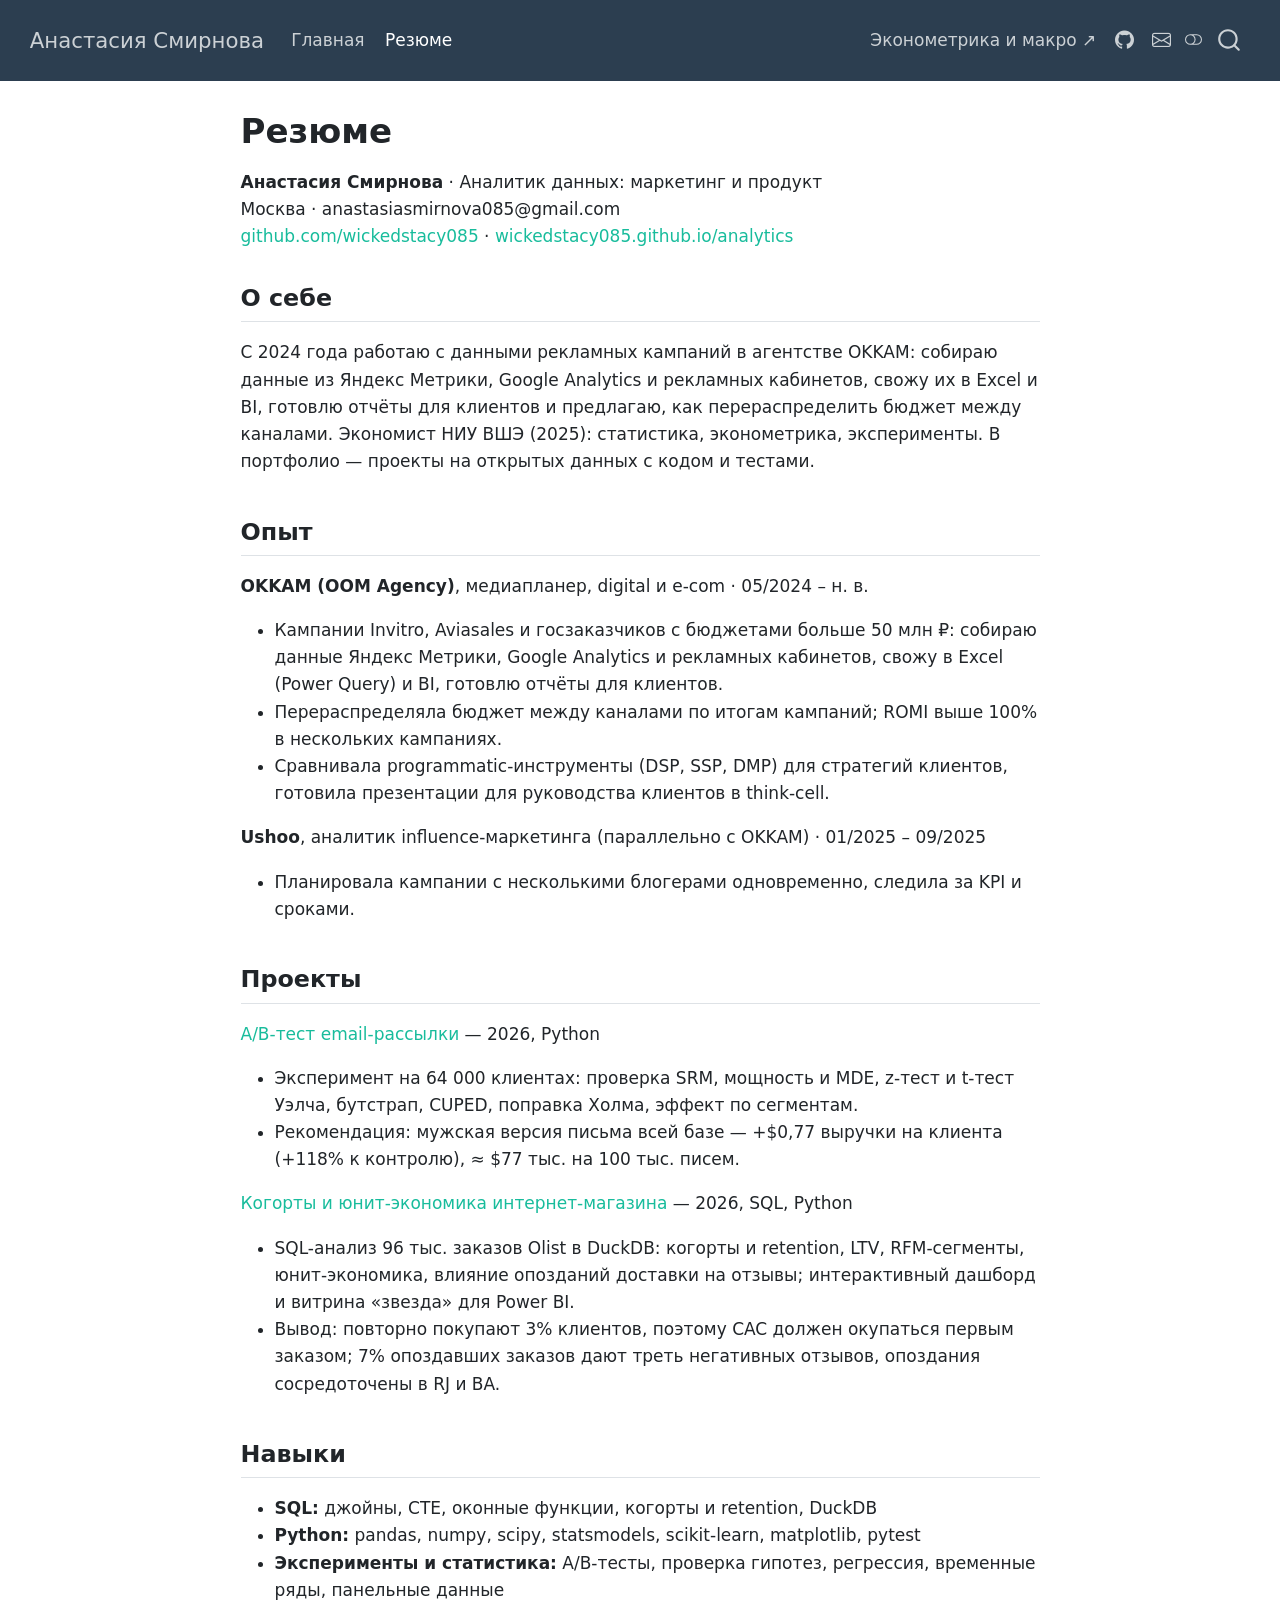
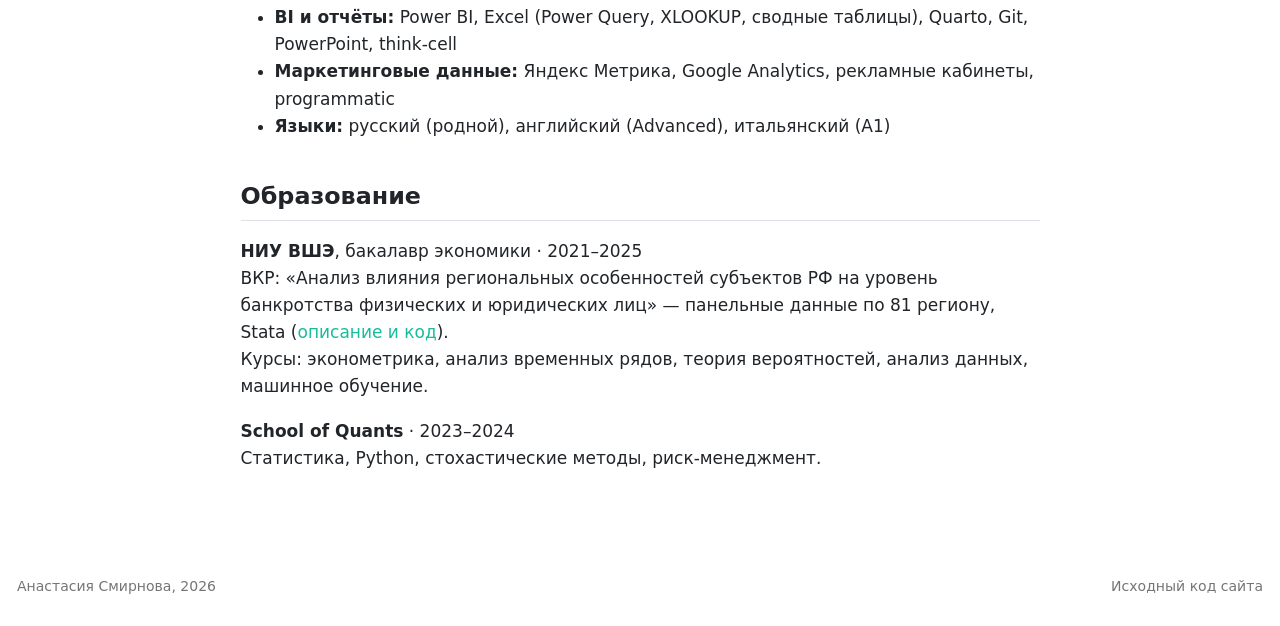
==== commit a46c1ce8: "Built site for gh-pages" ====
--- a/cv.html
+++ b/cv.html
@@ -359,11 +359,16 @@
 <li>Эксперимент на 64 000 клиентах: проверка SRM, мощность и MDE, z-тест и t-тест Уэлча, бутстрап, CUPED, поправка Холма, эффект по сегментам.</li>
 <li>Рекомендация: мужская версия письма всей базе — +$0,77 выручки на клиента (+118% к контролю), ≈ $77 тыс. на 100 тыс. писем.</li>
 </ul>
+<p><strong><a href="https://wickedstacy085.github.io/ecommerce-sql/">Когорты и юнит-экономика интернет-магазина</a></strong> — 2026, SQL, Python</p>
+<ul>
+<li>SQL-анализ 96 тыс. заказов Olist в DuckDB: когорты и retention, LTV, RFM-сегменты, юнит-экономика, влияние опозданий доставки на отзывы; интерактивный дашборд и витрина «звезда» для Power BI.</li>
+<li>Вывод: повторно покупают 3% клиентов, поэтому CAC должен окупаться первым заказом; 7% опоздавших заказов дают треть негативных отзывов, опоздания сосредоточены в RJ и BA.</li>
+</ul>
 </section>
 <section id="навыки" class="level2">
 <h2 class="anchored" data-anchor-id="навыки">Навыки</h2>
 <ul>
-<li><strong>SQL:</strong> джойны, оконные функции, когорты</li>
+<li><strong>SQL:</strong> джойны, CTE, оконные функции, когорты и retention, DuckDB</li>
 <li><strong>Python:</strong> pandas, numpy, scipy, statsmodels, scikit-learn, matplotlib, pytest</li>
 <li><strong>Эксперименты и статистика:</strong> A/B-тесты, проверка гипотез, регрессия, временные ряды, панельные данные</li>
 <li><strong>BI и отчёты:</strong> Power BI, Excel (Power Query, XLOOKUP, сводные таблицы), Quarto, Git, PowerPoint, think-cell</li>
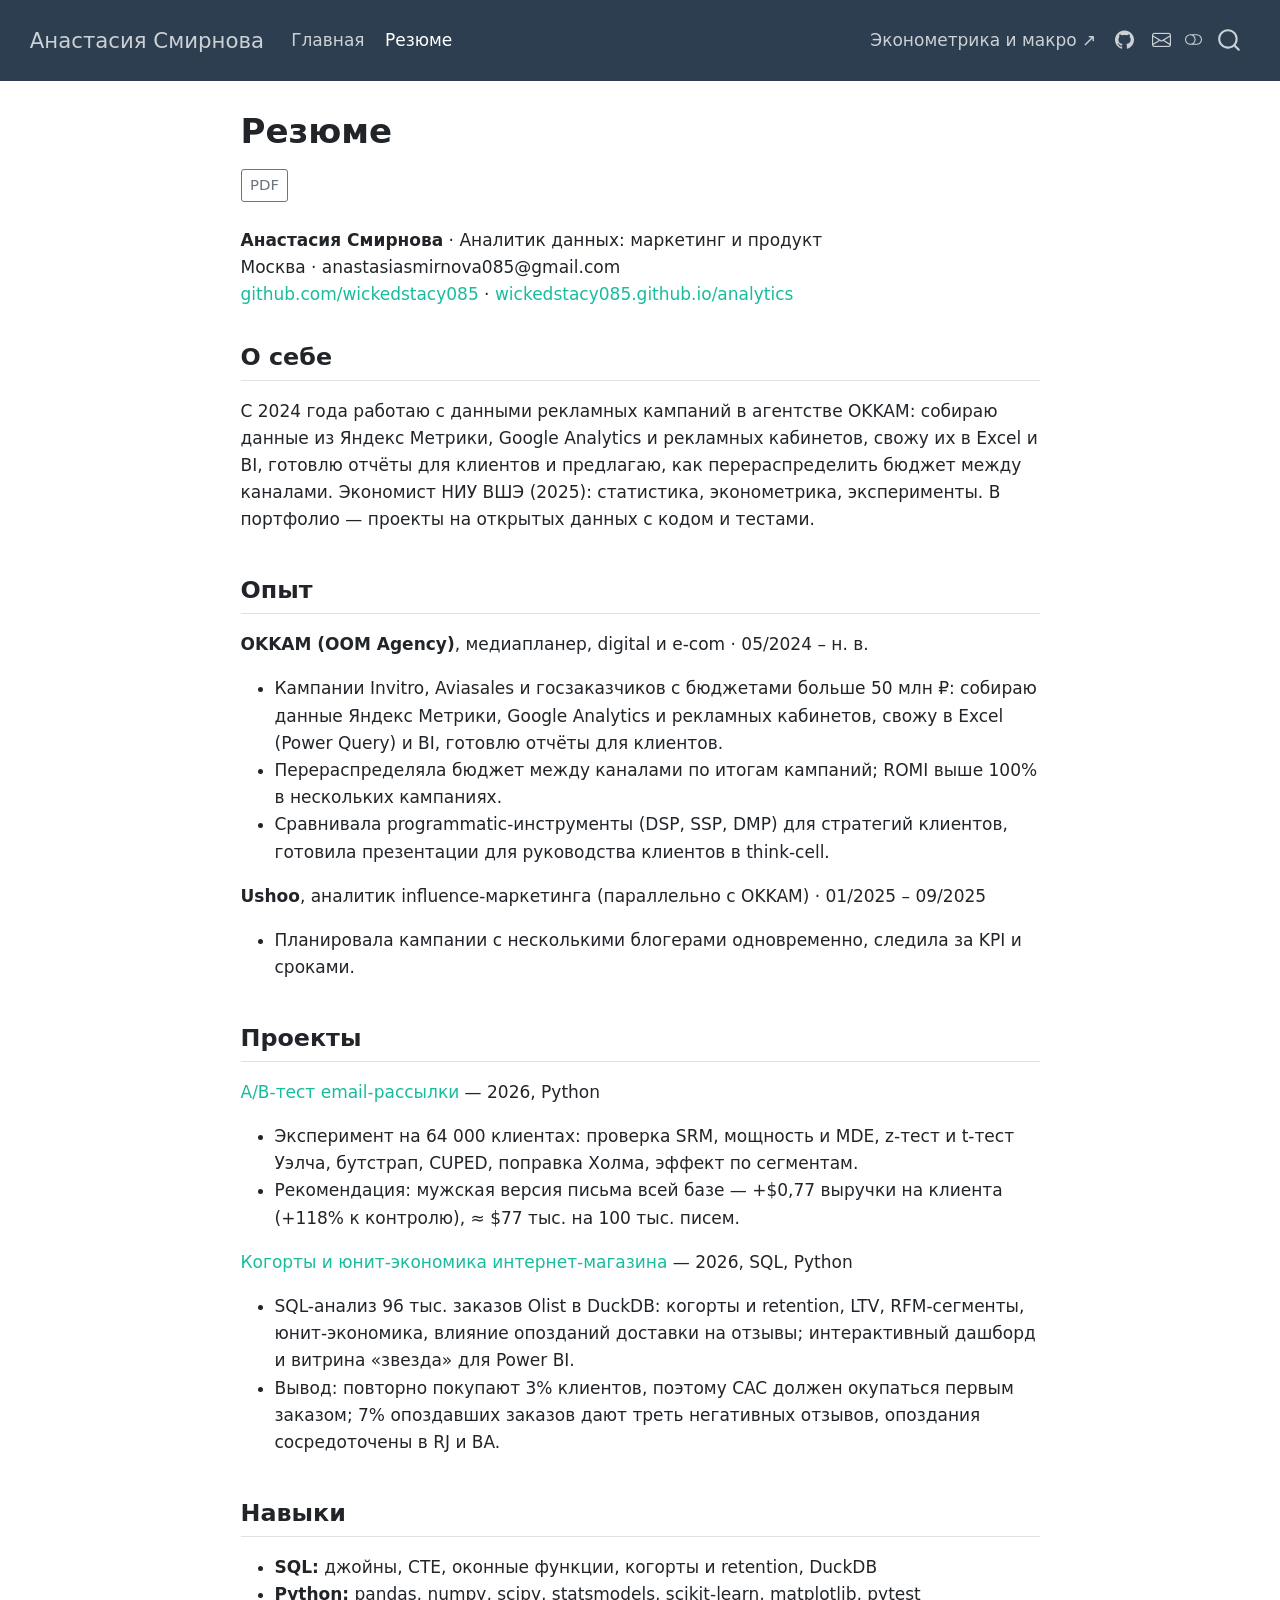
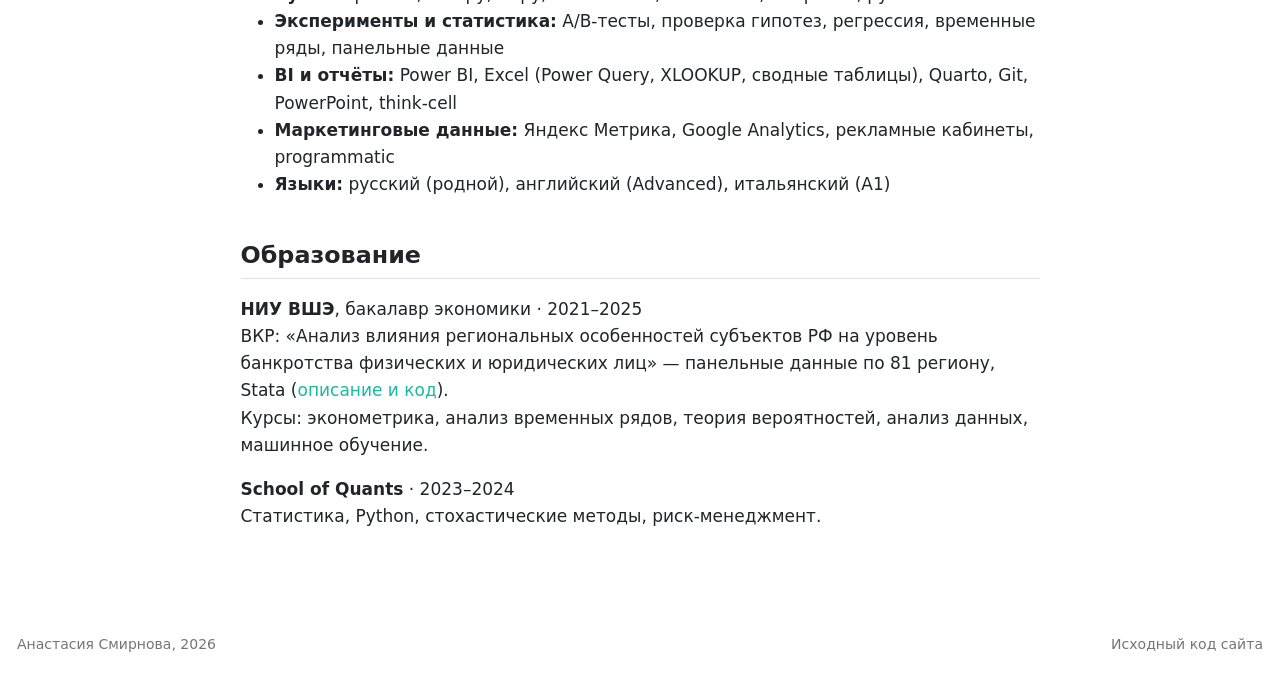
==== commit eaee9bb9: "Built site for gh-pages" ====
--- a/cv.html
+++ b/cv.html
@@ -332,6 +332,7 @@
 </header>
 
 
+<p><a href="cv-product.pdf" class="btn btn-outline-secondary btn-sm">PDF</a></p>
 <p><strong>Анастасия Смирнова</strong> · Аналитик данных: маркетинг и продукт<br>
 Москва · anastasiasmirnova085@gmail.com<br>
 <a href="https://github.com/wickedstacy085">github.com/wickedstacy085</a> · <a href="https://wickedstacy085.github.io/analytics">wickedstacy085.github.io/analytics</a></p>
